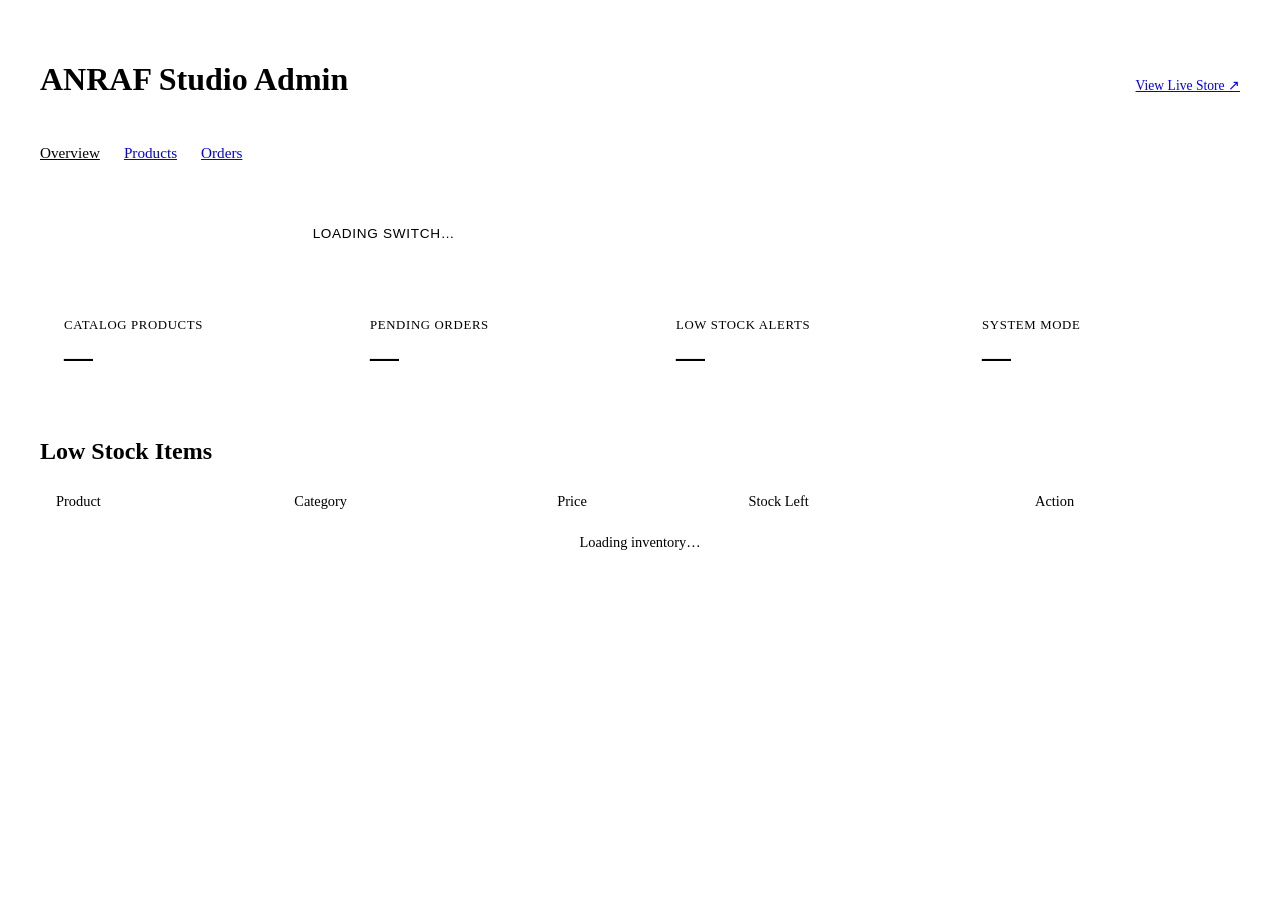
==== index.html @ f039135c "Build complete e-commerce store architecture v2 (Supabase, R2, Pages Functions, Admin UI, Storefront" ====
<!DOCTYPE html>
<html lang="en">
<head>
  <meta charset="UTF-8">
  <meta name="viewport" content="width=device-width, initial-scale=1.0">
  <title>Dashboard — ANRAF Admin</title>
  <link rel="stylesheet" href="/admin/css/admin.css">
  <style>
    .admin-container { max-width: 1200px; margin: 0 auto; padding: 2rem 1.5rem; }
    .admin-nav { display: flex; gap: 1.5rem; border-bottom: 1px solid var(--color-border); padding-bottom: 1rem; margin-bottom: 2rem; }
    .admin-nav a { font-weight: 500; font-size: 0.95rem; }
    .admin-nav a.active { color: var(--color-gold-dark); border-bottom: 2px solid var(--color-gold); padding-bottom: 4px; }
    .stats-grid { display: grid; grid-template-columns: repeat(auto-fit, minmax(220px, 1fr)); gap: 1.5rem; margin-bottom: 2.5rem; }
    .stat-card { background: var(--color-cream); padding: 1.5rem; border-radius: 4px; border: 1px solid var(--color-border-light); }
    .stat-label { font-size: 0.8rem; text-transform: uppercase; color: var(--color-muted); letter-spacing: 0.05em; margin-bottom: 0.5rem; }
    .stat-value { font-size: 1.8rem; font-family: var(--font-serif); font-weight: 600; color: var(--color-near-black); }
    .action-bar { display: flex; gap: 1rem; margin-bottom: 2.5rem; flex-wrap: wrap; }
    .btn { padding: 0.75rem 1.5rem; border-radius: 3px; font-size: 0.85rem; font-weight: 500; cursor: pointer; text-transform: uppercase; letter-spacing: 0.05em; }
    .btn-dark { background: var(--color-near-black); color: #fff; border: 1px solid var(--color-near-black); }
    .btn-outline { background: transparent; border: 1px solid var(--color-border); }
    .table-section { margin-top: 2rem; }
    .table-section h2 { font-family: var(--font-serif); font-size: 1.5rem; margin-bottom: 1rem; }
    table { width: 100%; border-collapse: collapse; text-align: left; }
    th, td { padding: 0.75rem 1rem; border-bottom: 1px solid var(--color-border-light); font-size: 0.9rem; }
    th { background: var(--color-cream); font-weight: 500; }
  </style>
</head>
<body>
  <div class="admin-container">
    <header style="display: flex; justify-content: space-between; align-items: baseline; margin-bottom: 1.5rem;">
      <h1 style="font-family: var(--font-serif); font-size: 2rem;">ANRAF Studio Admin</h1>
      <a href="/store.html" target="_blank" style="font-size: 0.85rem; text-decoration: underline;">View Live Store ↗</a>
    </header>

    <nav class="admin-nav">
      <a href="/admin/index.html" class="active">Overview</a>
      <a href="/admin/products.html">Products</a>
      <a href="/admin/orders.html">Orders</a>
    </nav>

    <div id="status-banner"></div>

    <div class="action-bar">
      <button id="sync-btn" class="btn btn-dark">Sync Storefront Now</button>
      <button id="toggle-checkout-btn" class="btn btn-outline">Loading Switch…</button>
      <a href="/admin/product.html" class="btn btn-dark" style="margin-left: auto;">+ New Product</a>
    </div>

    <div class="stats-grid">
      <div class="stat-card">
        <div class="stat-label">Catalog Products</div>
        <div class="stat-value" id="stat-products">—</div>
      </div>
      <div class="stat-card">
        <div class="stat-label">Pending Orders</div>
        <div class="stat-value" id="stat-pending-orders">—</div>
      </div>
      <div class="stat-card">
        <div class="stat-label">Low Stock Alerts</div>
        <div class="stat-value" id="stat-low-stock">—</div>
      </div>
      <div class="stat-card">
        <div class="stat-label">System Mode</div>
        <div class="stat-value" id="stat-mode" style="text-transform: capitalize;">—</div>
      </div>
    </div>

    <div class="table-section">
      <h2>Low Stock Items</h2>
      <table>
        <thead>
          <tr>
            <th>Product</th>
            <th>Category</th>
            <th>Price</th>
            <th>Stock Left</th>
            <th>Action</th>
          </tr>
        </thead>
        <tbody id="low-stock-tbody">
          <tr><td colspan="5" style="text-align: center; color: var(--color-muted);">Loading inventory…</td></tr>
        </tbody>
      </table>
    </div>
  </div>

  <script type="module">
    import { api, initStatusBanner, toast, formatPrice } from '/admin/js/api.js';

    initStatusBanner();

    let checkoutPaused = false;

    async function loadData() {
      try {
        const [status, productsData, ordersData] = await Promise.all([
          api.status(),
          api.products.list(),
          api.orders.list({ status: 'pending', limit: 1 }).catch(() => ({ total: '—' }))
        ]);

        document.getElementById('stat-mode').textContent = status.mode || 'Normal';
        document.getElementById('stat-products').textContent = productsData.count ?? productsData.products?.length ?? 0;
        document.getElementById('stat-pending-orders').textContent = ordersData.total ?? '0';

        checkoutPaused = !!status.checkoutPaused;
        const toggleBtn = document.getElementById('toggle-checkout-btn');
        toggleBtn.textContent = checkoutPaused ? 'Resume Checkout' : 'Pause Checkout (Kill Switch)';
        toggleBtn.style.color = checkoutPaused ? '#b91c1c' : '';

        // Low stock detection
        const lowStock = (productsData.products || []).filter(p => p.track_stock && p.stock <= 5);
        document.getElementById('stat-low-stock').textContent = lowStock.length;

        const tbody = document.getElementById('low-stock-tbody');
        tbody.innerHTML = '';
        if (!lowStock.length) {
          const tr = document.createElement('tr');
          tr.innerHTML = '<td colspan="5" style="text-align: center; color: var(--color-muted);">All inventory levels are healthy.</td>';
          tbody.appendChild(tr);
        } else {
          for (const p of lowStock) {
            const tr = document.createElement('tr');
            
            const tdName = document.createElement('td');
            tdName.textContent = p.name;
            tr.appendChild(tdName);

            const tdCat = document.createElement('td');
            tdCat.textContent = p.category || '—';
            tr.appendChild(tdCat);

            const tdPrice = document.createElement('td');
            tdPrice.textContent = formatPrice(p.price);
            tr.appendChild(tdPrice);

            const tdStock = document.createElement('td');
            tdStock.textContent = `${p.stock} units`;
            tdStock.style.color = p.stock === 0 ? '#b91c1c' : '#a05c00';
            tdStock.style.fontWeight = '600';
            tr.appendChild(tdStock);

            const tdAction = document.createElement('td');
            const a = document.createElement('a');
            a.href = `/admin/product.html?id=${p.id}`;
            a.textContent = 'Edit Stock';
            a.style.textDecoration = 'underline';
            tdAction.appendChild(a);
            tr.appendChild(tdAction);

            tbody.appendChild(tr);
          }
        }
      } catch (e) {
        toast(`Error loading dashboard: ${e.message}`, 'error');
      }
    }

    document.getElementById('sync-btn').addEventListener('click', async () => {
      const btn = document.getElementById('sync-btn');
      btn.disabled = true;
      btn.textContent = 'Syncing…';
      try {
        const res = await api.sync();
        toast(`Storefront synced successfully (${res.count} products)`, 'success');
      } catch (e) {
        toast(`Sync failed: ${e.message}`, 'error');
      } finally {
        btn.disabled = false;
        btn.textContent = 'Sync Storefront Now';
      }
    });

    document.getElementById('toggle-checkout-btn').addEventListener('click', async () => {
      const btn = document.getElementById('toggle-checkout-btn');
      btn.disabled = true;
      try {
        const res = await api.checkoutToggle(!checkoutPaused);
        checkoutPaused = res.paused;
        btn.textContent = checkoutPaused ? 'Resume Checkout' : 'Pause Checkout (Kill Switch)';
        btn.style.color = checkoutPaused ? '#b91c1c' : '';
        toast(checkoutPaused ? 'Checkout PAUSED' : 'Checkout RESUMED', checkoutPaused ? 'warning' : 'success');
      } catch (e) {
        toast(`Toggle failed: ${e.message}`, 'error');
      } finally {
        btn.disabled = false;
      }
    });

    loadData();
  </script>
</body>
</html>
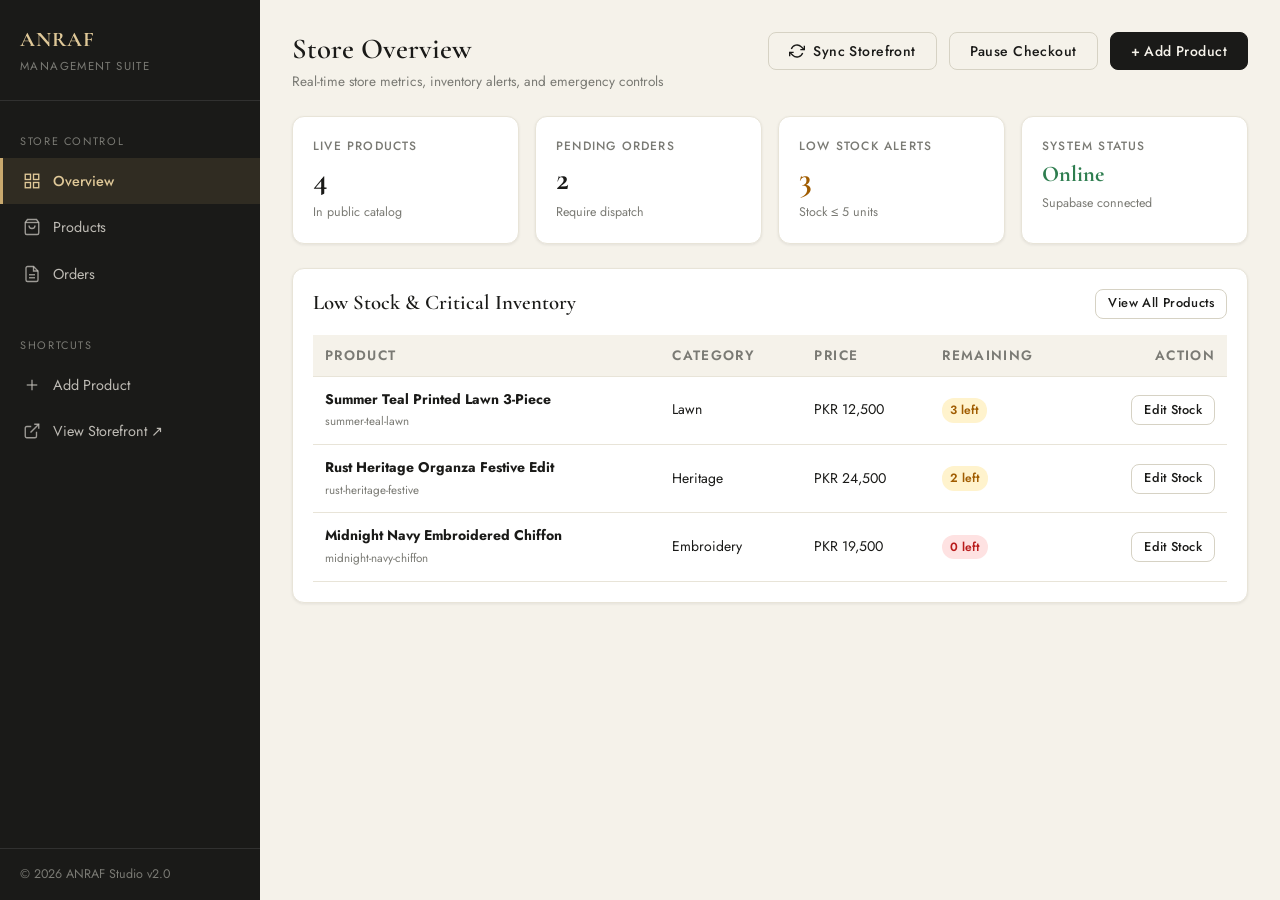
==== commit 5da9be07: "Redesign admin dashboard UI with luxury sidebar, full styling, and local preview mode" ====
--- a/index.html
+++ b/index.html
@@ -4,111 +4,177 @@
   <meta charset="UTF-8">
   <meta name="viewport" content="width=device-width, initial-scale=1.0">
   <title>Dashboard — ANRAF Admin</title>
-  <link rel="stylesheet" href="/admin/css/admin.css">
-  <style>
-    .admin-container { max-width: 1200px; margin: 0 auto; padding: 2rem 1.5rem; }
-    .admin-nav { display: flex; gap: 1.5rem; border-bottom: 1px solid var(--color-border); padding-bottom: 1rem; margin-bottom: 2rem; }
-    .admin-nav a { font-weight: 500; font-size: 0.95rem; }
-    .admin-nav a.active { color: var(--color-gold-dark); border-bottom: 2px solid var(--color-gold); padding-bottom: 4px; }
-    .stats-grid { display: grid; grid-template-columns: repeat(auto-fit, minmax(220px, 1fr)); gap: 1.5rem; margin-bottom: 2.5rem; }
-    .stat-card { background: var(--color-cream); padding: 1.5rem; border-radius: 4px; border: 1px solid var(--color-border-light); }
-    .stat-label { font-size: 0.8rem; text-transform: uppercase; color: var(--color-muted); letter-spacing: 0.05em; margin-bottom: 0.5rem; }
-    .stat-value { font-size: 1.8rem; font-family: var(--font-serif); font-weight: 600; color: var(--color-near-black); }
-    .action-bar { display: flex; gap: 1rem; margin-bottom: 2.5rem; flex-wrap: wrap; }
-    .btn { padding: 0.75rem 1.5rem; border-radius: 3px; font-size: 0.85rem; font-weight: 500; cursor: pointer; text-transform: uppercase; letter-spacing: 0.05em; }
-    .btn-dark { background: var(--color-near-black); color: #fff; border: 1px solid var(--color-near-black); }
-    .btn-outline { background: transparent; border: 1px solid var(--color-border); }
-    .table-section { margin-top: 2rem; }
-    .table-section h2 { font-family: var(--font-serif); font-size: 1.5rem; margin-bottom: 1rem; }
-    table { width: 100%; border-collapse: collapse; text-align: left; }
-    th, td { padding: 0.75rem 1rem; border-bottom: 1px solid var(--color-border-light); font-size: 0.9rem; }
-    th { background: var(--color-cream); font-weight: 500; }
-  </style>
+  <link rel="preconnect" href="https://fonts.googleapis.com">
+  <link rel="preconnect" href="https://fonts.gstatic.com" crossorigin>
+  <link href="https://fonts.googleapis.com/css2?family=Cormorant+Garamond:ital,wght@0,400;0,500;0,600;0,700;1,400;1,600&family=Jost:wght@300;400;500;600&display=swap" rel="stylesheet">
+  <link rel="stylesheet" href="./css/admin.css">
 </head>
 <body>
-  <div class="admin-container">
-    <header style="display: flex; justify-content: space-between; align-items: baseline; margin-bottom: 1.5rem;">
-      <h1 style="font-family: var(--font-serif); font-size: 2rem;">ANRAF Studio Admin</h1>
-      <a href="/store.html" target="_blank" style="font-size: 0.85rem; text-decoration: underline;">View Live Store ↗</a>
-    </header>
-
-    <nav class="admin-nav">
-      <a href="/admin/index.html" class="active">Overview</a>
-      <a href="/admin/products.html">Products</a>
-      <a href="/admin/orders.html">Orders</a>
-    </nav>
-
-    <div id="status-banner"></div>
-
-    <div class="action-bar">
-      <button id="sync-btn" class="btn btn-dark">Sync Storefront Now</button>
-      <button id="toggle-checkout-btn" class="btn btn-outline">Loading Switch…</button>
-      <a href="/admin/product.html" class="btn btn-dark" style="margin-left: auto;">+ New Product</a>
-    </div>
-
-    <div class="stats-grid">
-      <div class="stat-card">
-        <div class="stat-label">Catalog Products</div>
-        <div class="stat-value" id="stat-products">—</div>
-      </div>
-      <div class="stat-card">
-        <div class="stat-label">Pending Orders</div>
-        <div class="stat-value" id="stat-pending-orders">—</div>
-      </div>
-      <div class="stat-card">
-        <div class="stat-label">Low Stock Alerts</div>
-        <div class="stat-value" id="stat-low-stock">—</div>
-      </div>
-      <div class="stat-card">
-        <div class="stat-label">System Mode</div>
-        <div class="stat-value" id="stat-mode" style="text-transform: capitalize;">—</div>
-      </div>
-    </div>
-
-    <div class="table-section">
-      <h2>Low Stock Items</h2>
-      <table>
-        <thead>
-          <tr>
-            <th>Product</th>
-            <th>Category</th>
-            <th>Price</th>
-            <th>Stock Left</th>
-            <th>Action</th>
-          </tr>
-        </thead>
-        <tbody id="low-stock-tbody">
-          <tr><td colspan="5" style="text-align: center; color: var(--color-muted);">Loading inventory…</td></tr>
-        </tbody>
-      </table>
-    </div>
+  <!-- Mobile Header -->
+  <header class="admin-header">
+    <button class="hamburger-btn" id="mobile-menu-btn" aria-label="Open Navigation">
+      <svg width="24" height="24" viewBox="0 0 24 24" fill="none" stroke="currentColor" stroke-width="2"><line x1="3" y1="12" x2="21" y2="12"/><line x1="3" y1="6" x2="21" y2="6"/><line x1="3" y1="18" x2="21" y2="18"/></svg>
+    </button>
+    <span class="header-title">ANRAF STUDIO</span>
+    <a href="../store.html" target="_blank" class="btn btn-sm btn-secondary" style="margin-left:auto;">Live Store ↗</a>
+  </header>
+
+  <div class="sidebar-overlay" id="sidebar-overlay"></div>
+
+  <div class="admin-layout">
+    <!-- Desktop & Drawer Sidebar -->
+    <aside class="admin-sidebar" id="admin-sidebar">
+      <div class="sidebar-brand">
+        <span class="sidebar-brand-name">ANRAF</span>
+        <span class="sidebar-brand-sub">Management Suite</span>
+      </div>
+
+      <nav class="sidebar-nav">
+        <span class="sidebar-nav-label">Store Control</span>
+        <a href="./index.html" class="sidebar-link active">
+          <svg viewBox="0 0 24 24" fill="none" stroke="currentColor" stroke-width="1.8"><rect x="3" y="3" width="7" height="7"/><rect x="14" y="3" width="7" height="7"/><rect x="14" y="14" width="7" height="7"/><rect x="3" y="14" width="7" height="7"/></svg>
+          Overview
+        </a>
+        <a href="./products.html" class="sidebar-link">
+          <svg viewBox="0 0 24 24" fill="none" stroke="currentColor" stroke-width="1.8"><path d="M6 2L3 6v14a2 2 0 0 0 2 2h14a2 2 0 0 0 2-2V6l-3-4z"/><line x1="3" y1="6" x2="21" y2="6"/><path d="M16 10a4 4 0 0 1-8 0"/></svg>
+          Products
+        </a>
+        <a href="./orders.html" class="sidebar-link">
+          <svg viewBox="0 0 24 24" fill="none" stroke="currentColor" stroke-width="1.8"><path d="M14 2H6a2 2 0 0 0-2 2v16a2 2 0 0 0 2 2h12a2 2 0 0 0 2-2V8z"/><polyline points="14 2 14 8 20 8"/><line x1="16" y1="13" x2="8" y2="13"/><line x1="16" y1="17" x2="8" y2="17"/></svg>
+          Orders
+        </a>
+
+        <span class="sidebar-nav-label" style="margin-top:1.5rem;">Shortcuts</span>
+        <a href="./product.html" class="sidebar-link">
+          <svg viewBox="0 0 24 24" fill="none" stroke="currentColor" stroke-width="1.8"><line x1="12" y1="5" x2="12" y2="19"/><line x1="5" y1="12" x2="19" y2="12"/></svg>
+          Add Product
+        </a>
+        <a href="../store.html" target="_blank" class="sidebar-link">
+          <svg viewBox="0 0 24 24" fill="none" stroke="currentColor" stroke-width="1.8"><path d="M18 13v6a2 2 0 0 1-2 2H5a2 2 0 0 1-2-2V8a2 2 0 0 1 2-2h6"/><polyline points="15 3 21 3 21 9"/><line x1="10" y1="14" x2="21" y2="3"/></svg>
+          View Storefront ↗
+        </a>
+      </nav>
+
+      <div class="sidebar-footer">
+        © 2026 ANRAF Studio v2.0
+      </div>
+    </aside>
+
+    <!-- Main Content -->
+    <main class="admin-main">
+      <div class="page-header">
+        <div>
+          <h1 class="page-title">Store Overview</h1>
+          <p class="page-subtitle">Real-time store metrics, inventory alerts, and emergency controls</p>
+        </div>
+        <div class="page-actions">
+          <button id="sync-btn" class="btn btn-secondary">
+            <svg viewBox="0 0 24 24" fill="none" stroke="currentColor" stroke-width="2"><polyline points="23 4 23 10 17 10"/><polyline points="1 20 1 14 7 14"/><path d="M3.51 9a9 9 0 0 1 14.85-3.36L23 10M1 14l4.64 4.36A9 9 0 0 0 20.49 15"/></svg>
+            Sync Storefront
+          </button>
+          <button id="toggle-checkout-btn" class="btn btn-secondary">Checkout Active</button>
+          <a href="./product.html" class="btn btn-primary">+ Add Product</a>
+        </div>
+      </div>
+
+      <div id="status-banner"></div>
+
+      <!-- Stats Grid -->
+      <div class="stats-grid">
+        <div class="card">
+          <div class="card-title">Live Products</div>
+          <div class="card-value" id="stat-products">—</div>
+          <div class="card-sub">In public catalog</div>
+        </div>
+        <div class="card">
+          <div class="card-title">Pending Orders</div>
+          <div class="card-value" id="stat-pending-orders">—</div>
+          <div class="card-sub">Require dispatch</div>
+        </div>
+        <div class="card">
+          <div class="card-title">Low Stock Alerts</div>
+          <div class="card-value" id="stat-low-stock" style="color:var(--color-warning);">—</div>
+          <div class="card-sub">Stock ≤ 5 units</div>
+        </div>
+        <div class="card">
+          <div class="card-title">System Status</div>
+          <div class="card-value" id="stat-mode" style="font-size:1.4rem;text-transform:capitalize;color:var(--color-success);">Active</div>
+          <div class="card-sub" id="stat-mode-sub">Operating normally</div>
+        </div>
+      </div>
+
+      <!-- Inventory Table -->
+      <div class="card" style="margin-top:var(--space-6);">
+        <div style="display:flex;justify-content:space-between;align-items:center;margin-bottom:var(--space-4);">
+          <h2 style="font-size:1.3rem;font-family:var(--font-heading);">Low Stock & Critical Inventory</h2>
+          <a href="./products.html" class="btn btn-sm btn-secondary">View All Products</a>
+        </div>
+        <div class="table-wrap">
+          <table class="table" style="width:100%;border-collapse:collapse;">
+            <thead>
+              <tr style="text-align:left;border-bottom:1px solid var(--color-border);">
+                <th style="padding:10px 12px;font-weight:600;font-size:0.85rem;color:var(--color-muted);">PRODUCT</th>
+                <th style="padding:10px 12px;font-weight:600;font-size:0.85rem;color:var(--color-muted);">CATEGORY</th>
+                <th style="padding:10px 12px;font-weight:600;font-size:0.85rem;color:var(--color-muted);">PRICE</th>
+                <th style="padding:10px 12px;font-weight:600;font-size:0.85rem;color:var(--color-muted);">REMAINING</th>
+                <th style="padding:10px 12px;font-weight:600;font-size:0.85rem;color:var(--color-muted);text-align:right;">ACTION</th>
+              </tr>
+            </thead>
+            <tbody id="low-stock-tbody">
+              <tr><td colspan="5" style="text-align:center;padding:24px;color:var(--color-muted);">Checking inventory levels…</td></tr>
+            </tbody>
+          </table>
+        </div>
+      </div>
+    </main>
   </div>
 
   <script type="module">
-    import { api, initStatusBanner, toast, formatPrice } from '/admin/js/api.js';
+    import { api, initStatusBanner, toast, formatPrice } from './js/api.js';
 
     initStatusBanner();
+
+    // Mobile Sidebar toggle
+    const menuBtn = document.getElementById('mobile-menu-btn');
+    const sidebar = document.getElementById('admin-sidebar');
+    const overlay = document.getElementById('sidebar-overlay');
+    function toggleSidebar() {
+      sidebar.classList.toggle('open');
+      overlay.classList.toggle('visible');
+    }
+    if (menuBtn) menuBtn.addEventListener('click', toggleSidebar);
+    if (overlay) overlay.addEventListener('click', toggleSidebar);
 
     let checkoutPaused = false;
 
     async function loadData() {
       try {
         const [status, productsData, ordersData] = await Promise.all([
-          api.status(),
-          api.products.list(),
-          api.orders.list({ status: 'pending', limit: 1 }).catch(() => ({ total: '—' }))
+          api.status().catch(() => ({ mode: 'normal', checkoutPaused: false })),
+          api.products.list().catch(() => ({ count: 0, products: [] })),
+          api.orders.list({ status: 'pending', limit: 1 }).catch(() => ({ total: 0 }))
         ]);
 
-        document.getElementById('stat-mode').textContent = status.mode || 'Normal';
+        const modeEl = document.getElementById('stat-mode');
+        const modeSub = document.getElementById('stat-mode-sub');
+        if (status.mode === 'emergency') {
+          modeEl.textContent = 'Emergency';
+          modeEl.style.color = 'var(--color-warning)';
+          modeSub.textContent = 'Running from R2 reserve';
+        } else {
+          modeEl.textContent = 'Online';
+          modeEl.style.color = 'var(--color-success)';
+          modeSub.textContent = 'Supabase connected';
+        }
+
         document.getElementById('stat-products').textContent = productsData.count ?? productsData.products?.length ?? 0;
-        document.getElementById('stat-pending-orders').textContent = ordersData.total ?? '0';
+        document.getElementById('stat-pending-orders').textContent = ordersData.total ?? 0;
 
         checkoutPaused = !!status.checkoutPaused;
         const toggleBtn = document.getElementById('toggle-checkout-btn');
-        toggleBtn.textContent = checkoutPaused ? 'Resume Checkout' : 'Pause Checkout (Kill Switch)';
-        toggleBtn.style.color = checkoutPaused ? '#b91c1c' : '';
-
-        // Low stock detection
+        toggleBtn.textContent = checkoutPaused ? 'Resume Checkout' : 'Pause Checkout';
+        toggleBtn.className = checkoutPaused ? 'btn btn-danger' : 'btn btn-secondary';
+
         const lowStock = (productsData.products || []).filter(p => p.track_stock && p.stock <= 5);
         document.getElementById('stat-low-stock').textContent = lowStock.length;
 
@@ -116,43 +182,44 @@
         tbody.innerHTML = '';
         if (!lowStock.length) {
           const tr = document.createElement('tr');
-          tr.innerHTML = '<td colspan="5" style="text-align: center; color: var(--color-muted);">All inventory levels are healthy.</td>';
+          tr.innerHTML = '<td colspan="5" style="text-align:center;padding:24px;color:var(--color-muted);">All inventory quantities are healthy.</td>';
           tbody.appendChild(tr);
         } else {
           for (const p of lowStock) {
             const tr = document.createElement('tr');
+            tr.style.borderBottom = '1px solid var(--color-border-light)';
             
             const tdName = document.createElement('td');
-            tdName.textContent = p.name;
+            tdName.style.padding = '12px';
+            tdName.innerHTML = `<strong style="display:block;">${p.name}</strong><small style="color:var(--color-muted);">${p.slug}</small>`;
             tr.appendChild(tdName);
 
             const tdCat = document.createElement('td');
+            tdCat.style.padding = '12px';
             tdCat.textContent = p.category || '—';
             tr.appendChild(tdCat);
 
             const tdPrice = document.createElement('td');
+            tdPrice.style.padding = '12px';
             tdPrice.textContent = formatPrice(p.price);
             tr.appendChild(tdPrice);
 
             const tdStock = document.createElement('td');
-            tdStock.textContent = `${p.stock} units`;
-            tdStock.style.color = p.stock === 0 ? '#b91c1c' : '#a05c00';
-            tdStock.style.fontWeight = '600';
+            tdStock.style.padding = '12px';
+            tdStock.innerHTML = `<span style="display:inline-block;padding:3px 8px;border-radius:12px;font-size:0.75rem;font-weight:600;background:${p.stock === 0 ? '#fee2e2;color:#b91c1c' : '#fff3cd;color:#a05c00'}">${p.stock} left</span>`;
             tr.appendChild(tdStock);
 
             const tdAction = document.createElement('td');
-            const a = document.createElement('a');
-            a.href = `/admin/product.html?id=${p.id}`;
-            a.textContent = 'Edit Stock';
-            a.style.textDecoration = 'underline';
-            tdAction.appendChild(a);
+            tdAction.style.padding = '12px';
+            tdAction.style.textAlign = 'right';
+            tdAction.innerHTML = `<a href="./product.html?id=${p.id}" class="btn btn-sm btn-secondary">Edit Stock</a>`;
             tr.appendChild(tdAction);
 
             tbody.appendChild(tr);
           }
         }
       } catch (e) {
-        toast(`Error loading dashboard: ${e.message}`, 'error');
+        console.warn('Dashboard notice:', e);
       }
     }
 
@@ -164,10 +231,10 @@
         const res = await api.sync();
         toast(`Storefront synced successfully (${res.count} products)`, 'success');
       } catch (e) {
-        toast(`Sync failed: ${e.message}`, 'error');
+        toast(`Sync notice: ${e.message}`, 'error');
       } finally {
         btn.disabled = false;
-        btn.textContent = 'Sync Storefront Now';
+        btn.innerHTML = `<svg viewBox="0 0 24 24" fill="none" stroke="currentColor" stroke-width="2" width="16" height="16"><polyline points="23 4 23 10 17 10"/><polyline points="1 20 1 14 7 14"/><path d="M3.51 9a9 9 0 0 1 14.85-3.36L23 10M1 14l4.64 4.36A9 9 0 0 0 20.49 15"/></svg> Sync Storefront`;
       }
     });
 
@@ -177,11 +244,11 @@
       try {
         const res = await api.checkoutToggle(!checkoutPaused);
         checkoutPaused = res.paused;
-        btn.textContent = checkoutPaused ? 'Resume Checkout' : 'Pause Checkout (Kill Switch)';
-        btn.style.color = checkoutPaused ? '#b91c1c' : '';
+        btn.textContent = checkoutPaused ? 'Resume Checkout' : 'Pause Checkout';
+        btn.className = checkoutPaused ? 'btn btn-danger' : 'btn btn-secondary';
         toast(checkoutPaused ? 'Checkout PAUSED' : 'Checkout RESUMED', checkoutPaused ? 'warning' : 'success');
       } catch (e) {
-        toast(`Toggle failed: ${e.message}`, 'error');
+        toast(`Toggle action: ${e.message}`, 'error');
       } finally {
         btn.disabled = false;
       }
--- a/css/admin.css
+++ b/css/admin.css
@@ -0,0 +1,1614 @@
+/* ==========================================================================
+   ANRAF Studio — Admin Dashboard CSS
+   Stack: Cloudflare Pages + Supabase | Vanilla HTML/CSS/JS
+   Fonts: Cormorant Garamond (headings), Jost (body/UI)
+   ========================================================================== */
+
+/* --------------------------------------------------------------------------
+   0. GOOGLE FONTS IMPORT
+   -------------------------------------------------------------------------- */
+@import url('https://fonts.googleapis.com/css2?family=Cormorant+Garamond:ital,wght@0,400;0,500;0,600;0,700;1,400;1,600&family=Jost:wght@300;400;500;600&display=swap');
+
+/* --------------------------------------------------------------------------
+   1. DESIGN TOKENS
+   -------------------------------------------------------------------------- */
+:root {
+  /* Colour palette — mirrors store.css */
+  --color-near-black:   #1a1a18;
+  --color-dark:         #2a2a27;
+  --color-mid:          #4a4a46;
+  --color-muted:        #7a7a74;
+  --color-border:       #d6d2c4;
+  --color-border-light: #e8e4d8;
+  --color-cream:        #f5f2ea;
+  --color-cream-dark:   #ede9df;
+  --color-white:        #ffffff;
+  --color-gold:         #c9a96e;
+  --color-gold-dark:    #b08d52;
+  --color-gold-light:   #dfc898;
+
+  /* Status / semantic colours */
+  --color-success:      #2e7d4f;
+  --color-success-bg:   #e8f5ee;
+  --color-warning:      #a05c00;
+  --color-warning-bg:   #fff3cd;
+  --color-error:        #b91c1c;
+  --color-error-bg:     #fee2e2;
+  --color-info:         #1e4e8c;
+  --color-info-bg:      #e0eafb;
+
+  /* Order status colours */
+  --status-pending:     #1d4ed8;
+  --status-pending-bg:  #dbeafe;
+  --status-confirmed:   #15803d;
+  --status-confirmed-bg:#dcfce7;
+  --status-shipped:     #0e7490;
+  --status-shipped-bg:  #cffafe;
+  --status-delivered:   #4b5563;
+  --status-delivered-bg:#f3f4f6;
+  --status-cancelled:   #b91c1c;
+  --status-cancelled-bg:#fee2e2;
+
+  /* Layout */
+  --sidebar-width:      260px;
+  --header-height:      56px;
+  --content-max:        1200px;
+
+  /* Typography */
+  --font-heading: 'Cormorant Garamond', Georgia, serif;
+  --font-body:    'Jost', system-ui, sans-serif;
+
+  /* Spacing */
+  --space-1: 4px;
+  --space-2: 8px;
+  --space-3: 12px;
+  --space-4: 16px;
+  --space-5: 20px;
+  --space-6: 24px;
+  --space-8: 32px;
+  --space-10: 40px;
+  --space-12: 48px;
+
+  /* Radii */
+  --radius-sm: 4px;
+  --radius:    8px;
+  --radius-lg: 12px;
+  --radius-xl: 16px;
+
+  /* Shadows */
+  --shadow-sm:  0 1px 3px rgba(26,26,24,.08);
+  --shadow:     0 2px 8px rgba(26,26,24,.12);
+  --shadow-md:  0 4px 16px rgba(26,26,24,.14);
+  --shadow-lg:  0 8px 32px rgba(26,26,24,.18);
+
+  /* Transitions */
+  --transition: 0.2s ease;
+  --transition-slow: 0.35s ease;
+}
+
+/* --------------------------------------------------------------------------
+   2. RESET & BASE
+   -------------------------------------------------------------------------- */
+*, *::before, *::after { box-sizing: border-box; margin: 0; padding: 0; }
+
+html {
+  font-size: 16px;
+  -webkit-text-size-adjust: 100%;
+  scroll-behavior: smooth;
+}
+
+body {
+  font-family: var(--font-body);
+  font-weight: 400;
+  color: var(--color-near-black);
+  background: var(--color-cream);
+  line-height: 1.55;
+  min-height: 100vh;
+}
+
+h1, h2, h3, h4, h5, h6 {
+  font-family: var(--font-heading);
+  font-weight: 600;
+  line-height: 1.2;
+}
+
+a { color: var(--color-gold-dark); text-decoration: none; }
+a:hover { text-decoration: underline; }
+
+img { display: block; max-width: 100%; height: auto; }
+
+ul, ol { list-style: none; }
+
+button { cursor: pointer; font-family: inherit; }
+
+input, select, textarea, button { font-family: var(--font-body); }
+
+/* --------------------------------------------------------------------------
+   3. FOCUS VISIBLE — ACCESSIBILITY
+   -------------------------------------------------------------------------- */
+:focus-visible {
+  outline: 2.5px solid var(--color-gold);
+  outline-offset: 2px;
+  border-radius: var(--radius-sm);
+}
+
+/* Remove default focus for mouse users */
+:focus:not(:focus-visible) { outline: none; }
+
+/* --------------------------------------------------------------------------
+   4. LAYOUT — SIDEBAR + MAIN CONTENT
+   -------------------------------------------------------------------------- */
+.admin-layout {
+  display: flex;
+  min-height: 100vh;
+}
+
+/* ---- Sidebar ---- */
+.admin-sidebar {
+  width: var(--sidebar-width);
+  background: var(--color-near-black);
+  color: var(--color-cream);
+  display: flex;
+  flex-direction: column;
+  flex-shrink: 0;
+  position: fixed;
+  top: 0;
+  left: 0;
+  height: 100vh;
+  z-index: 200;
+  transform: translateX(-100%);
+  transition: transform var(--transition-slow);
+  overflow-y: auto;
+  overflow-x: hidden;
+}
+
+.admin-sidebar.open { transform: translateX(0); }
+
+/* Sidebar overlay (mobile) */
+.sidebar-overlay {
+  display: none;
+  position: fixed;
+  inset: 0;
+  background: rgba(0,0,0,.5);
+  z-index: 190;
+}
+.sidebar-overlay.visible { display: block; }
+
+.sidebar-brand {
+  padding: var(--space-6) var(--space-5);
+  border-bottom: 1px solid rgba(255,255,255,.1);
+  flex-shrink: 0;
+}
+
+.sidebar-brand-name {
+  font-family: var(--font-heading);
+  font-size: 1.3rem;
+  font-weight: 700;
+  letter-spacing: .04em;
+  color: var(--color-gold-light);
+  display: block;
+}
+
+.sidebar-brand-sub {
+  font-size: .72rem;
+  color: var(--color-muted);
+  letter-spacing: .12em;
+  text-transform: uppercase;
+  margin-top: 2px;
+  display: block;
+}
+
+.sidebar-nav {
+  padding: var(--space-4) 0;
+  flex: 1;
+}
+
+.sidebar-nav-label {
+  font-size: .68rem;
+  letter-spacing: .15em;
+  text-transform: uppercase;
+  color: var(--color-muted);
+  padding: var(--space-4) var(--space-5) var(--space-2);
+  display: block;
+}
+
+.sidebar-link {
+  display: flex;
+  align-items: center;
+  gap: var(--space-3);
+  padding: var(--space-3) var(--space-5);
+  color: rgba(245,242,234,.75);
+  font-size: .9rem;
+  font-weight: 400;
+  transition: background var(--transition), color var(--transition);
+  border-left: 3px solid transparent;
+  text-decoration: none;
+}
+
+.sidebar-link:hover {
+  background: rgba(255,255,255,.07);
+  color: var(--color-cream);
+  text-decoration: none;
+}
+
+.sidebar-link.active {
+  background: rgba(201,169,110,.12);
+  color: var(--color-gold-light);
+  border-left-color: var(--color-gold);
+  font-weight: 500;
+}
+
+.sidebar-link svg {
+  width: 18px;
+  height: 18px;
+  flex-shrink: 0;
+  opacity: .8;
+}
+
+.sidebar-link.active svg { opacity: 1; }
+
+.sidebar-footer {
+  padding: var(--space-4) var(--space-5);
+  border-top: 1px solid rgba(255,255,255,.1);
+  font-size: .78rem;
+  color: var(--color-muted);
+}
+
+/* ---- Mobile header / hamburger ---- */
+.admin-header {
+  position: fixed;
+  top: 0;
+  left: 0;
+  right: 0;
+  height: var(--header-height);
+  background: var(--color-near-black);
+  display: flex;
+  align-items: center;
+  padding: 0 var(--space-4);
+  gap: var(--space-3);
+  z-index: 150;
+  border-bottom: 1px solid rgba(255,255,255,.1);
+}
+
+.hamburger-btn {
+  background: none;
+  border: none;
+  padding: var(--space-2);
+  color: var(--color-cream);
+  display: flex;
+  align-items: center;
+  justify-content: center;
+  border-radius: var(--radius-sm);
+  transition: background var(--transition);
+}
+.hamburger-btn:hover { background: rgba(255,255,255,.1); }
+
+.header-title {
+  font-family: var(--font-heading);
+  font-size: 1.1rem;
+  color: var(--color-gold-light);
+  font-weight: 600;
+  flex: 1;
+}
+
+/* ---- Main content ---- */
+.admin-main {
+  flex: 1;
+  min-width: 0;
+  padding: calc(var(--header-height) + var(--space-5)) var(--space-4) var(--space-8);
+  max-width: var(--content-max);
+  width: 100%;
+  margin: 0 auto;
+}
+
+/* Desktop: sidebar always visible */
+@media (min-width: 1024px) {
+  .admin-header { display: none; }
+  .admin-sidebar {
+    transform: translateX(0);
+    position: fixed;
+  }
+  .admin-main {
+    margin-left: var(--sidebar-width);
+    padding-top: var(--space-8);
+    padding-left: var(--space-8);
+    padding-right: var(--space-8);
+    max-width: calc(var(--content-max) + var(--sidebar-width));
+  }
+  .sidebar-overlay { display: none !important; }
+}
+
+/* --------------------------------------------------------------------------
+   5. PAGE HEADER
+   -------------------------------------------------------------------------- */
+.page-header {
+  display: flex;
+  align-items: flex-start;
+  justify-content: space-between;
+  gap: var(--space-4);
+  margin-bottom: var(--space-6);
+  flex-wrap: wrap;
+}
+
+.page-title {
+  font-family: var(--font-heading);
+  font-size: 1.8rem;
+  font-weight: 600;
+  color: var(--color-near-black);
+}
+
+.page-subtitle {
+  font-size: .85rem;
+  color: var(--color-muted);
+  margin-top: var(--space-1);
+}
+
+.page-actions {
+  display: flex;
+  gap: var(--space-3);
+  align-items: center;
+  flex-wrap: wrap;
+}
+
+/* --------------------------------------------------------------------------
+   6. BUTTONS
+   -------------------------------------------------------------------------- */
+.btn {
+  display: inline-flex;
+  align-items: center;
+  justify-content: center;
+  gap: var(--space-2);
+  padding: var(--space-2) var(--space-5);
+  font-family: var(--font-body);
+  font-size: .875rem;
+  font-weight: 500;
+  letter-spacing: .03em;
+  border-radius: var(--radius);
+  border: 1.5px solid transparent;
+  transition: background var(--transition), border-color var(--transition),
+              color var(--transition), box-shadow var(--transition),
+              opacity var(--transition);
+  cursor: pointer;
+  white-space: nowrap;
+  text-decoration: none;
+  line-height: 1;
+  min-height: 38px;
+}
+
+.btn:disabled {
+  opacity: .5;
+  cursor: not-allowed;
+  pointer-events: none;
+}
+
+.btn svg {
+  width: 16px;
+  height: 16px;
+  flex-shrink: 0;
+}
+
+/* Primary (dark) */
+.btn-primary {
+  background: var(--color-near-black);
+  border-color: var(--color-near-black);
+  color: var(--color-cream);
+}
+.btn-primary:hover {
+  background: var(--color-dark);
+  box-shadow: var(--shadow-sm);
+}
+
+/* Secondary (outline) */
+.btn-secondary {
+  background: transparent;
+  border-color: var(--color-border);
+  color: var(--color-near-black);
+}
+.btn-secondary:hover {
+  background: var(--color-cream-dark);
+  border-color: var(--color-mid);
+}
+
+/* Danger (red) */
+.btn-danger {
+  background: var(--color-error);
+  border-color: var(--color-error);
+  color: var(--color-white);
+}
+.btn-danger:hover {
+  background: #991b1b;
+  border-color: #991b1b;
+}
+
+/* Gold accent */
+.btn-gold {
+  background: var(--color-gold);
+  border-color: var(--color-gold);
+  color: var(--color-near-black);
+  font-weight: 600;
+}
+.btn-gold:hover {
+  background: var(--color-gold-dark);
+  border-color: var(--color-gold-dark);
+}
+
+/* WhatsApp */
+.btn-whatsapp {
+  background: #25d366;
+  border-color: #25d366;
+  color: #fff;
+}
+.btn-whatsapp:hover { background: #1da851; border-color: #1da851; }
+
+/* Small variant */
+.btn-sm {
+  padding: var(--space-1) var(--space-3);
+  font-size: .8rem;
+  min-height: 30px;
+}
+
+/* Icon-only */
+.btn-icon {
+  padding: var(--space-2);
+  min-height: 36px;
+  min-width: 36px;
+  border-radius: var(--radius);
+}
+
+/* --------------------------------------------------------------------------
+   7. STATUS BANNERS
+   -------------------------------------------------------------------------- */
+.status-banner {
+  display: flex;
+  align-items: center;
+  gap: var(--space-3);
+  padding: var(--space-3) var(--space-5);
+  border-radius: var(--radius);
+  margin-bottom: var(--space-5);
+  font-size: .875rem;
+  font-weight: 500;
+  border: 1px solid;
+  line-height: 1.4;
+}
+
+.status-banner svg {
+  width: 18px;
+  height: 18px;
+  flex-shrink: 0;
+}
+
+.banner-normal {
+  background: var(--color-success-bg);
+  border-color: #86efac;
+  color: var(--color-success);
+}
+
+.banner-emergency {
+  background: var(--color-warning-bg);
+  border-color: #fbbf24;
+  color: var(--color-warning);
+}
+
+.banner-error {
+  background: var(--color-error-bg);
+  border-color: #fca5a5;
+  color: var(--color-error);
+}
+
+.banner-info {
+  background: var(--color-info-bg);
+  border-color: #93c5fd;
+  color: var(--color-info);
+}
+
+.status-banner.hidden { display: none; }
+
+/* --------------------------------------------------------------------------
+   8. CARDS / STAT WIDGETS
+   -------------------------------------------------------------------------- */
+.card {
+  background: var(--color-white);
+  border: 1px solid var(--color-border-light);
+  border-radius: var(--radius-lg);
+  padding: var(--space-5);
+  box-shadow: var(--shadow-sm);
+}
+
+.card-title {
+  font-size: .75rem;
+  font-weight: 500;
+  letter-spacing: .1em;
+  text-transform: uppercase;
+  color: var(--color-muted);
+  margin-bottom: var(--space-2);
+}
+
+.card-value {
+  font-family: var(--font-heading);
+  font-size: 2rem;
+  font-weight: 700;
+  color: var(--color-near-black);
+  line-height: 1;
+}
+
+.card-sub {
+  font-size: .78rem;
+  color: var(--color-muted);
+  margin-top: var(--space-2);
+}
+
+/* Stats grid */
+.stats-grid {
+  display: grid;
+  grid-template-columns: repeat(2, 1fr);
+  gap: var(--space-4);
+  margin-bottom: var(--space-6);
+}
+
+@media (min-width: 640px) {
+  .stats-grid { grid-template-columns: repeat(4, 1fr); }
+}
+
+/* Nav cards */
+.nav-cards {
+  display: grid;
+  grid-template-columns: repeat(auto-fit, minmax(200px, 1fr));
+  gap: var(--space-4);
+  margin-top: var(--space-6);
+}
+
+.nav-card {
+  display: flex;
+  flex-direction: column;
+  align-items: flex-start;
+  gap: var(--space-3);
+  background: var(--color-white);
+  border: 1px solid var(--color-border-light);
+  border-radius: var(--radius-lg);
+  padding: var(--space-5);
+  text-decoration: none;
+  color: var(--color-near-black);
+  transition: box-shadow var(--transition), border-color var(--transition),
+              transform var(--transition);
+  cursor: pointer;
+}
+
+.nav-card:hover {
+  box-shadow: var(--shadow-md);
+  border-color: var(--color-gold);
+  transform: translateY(-2px);
+  text-decoration: none;
+}
+
+.nav-card-icon {
+  width: 44px;
+  height: 44px;
+  background: var(--color-cream);
+  border-radius: var(--radius);
+  display: flex;
+  align-items: center;
+  justify-content: center;
+  color: var(--color-gold-dark);
+}
+
+.nav-card-icon svg { width: 22px; height: 22px; }
+
+.nav-card-title {
+  font-family: var(--font-heading);
+  font-size: 1.1rem;
+  font-weight: 600;
+}
+
+.nav-card-desc {
+  font-size: .8rem;
+  color: var(--color-muted);
+}
+
+/* --------------------------------------------------------------------------
+   9. TABLES
+   -------------------------------------------------------------------------- */
+.table-wrapper {
+  overflow-x: auto;
+  -webkit-overflow-scrolling: touch;
+  border: 1px solid var(--color-border-light);
+  border-radius: var(--radius-lg);
+  background: var(--color-white);
+  box-shadow: var(--shadow-sm);
+}
+
+table {
+  width: 100%;
+  border-collapse: collapse;
+  font-size: .875rem;
+}
+
+thead th {
+  background: var(--color-cream);
+  padding: var(--space-3) var(--space-4);
+  text-align: left;
+  font-size: .72rem;
+  font-weight: 600;
+  letter-spacing: .1em;
+  text-transform: uppercase;
+  color: var(--color-mid);
+  border-bottom: 1px solid var(--color-border-light);
+  white-space: nowrap;
+  user-select: none;
+}
+
+thead th.sortable {
+  cursor: pointer;
+}
+
+thead th.sortable:hover { color: var(--color-near-black); }
+
+thead th.sort-asc::after  { content: ' ↑'; color: var(--color-gold); }
+thead th.sort-desc::after { content: ' ↓'; color: var(--color-gold); }
+
+tbody tr {
+  border-bottom: 1px solid var(--color-border-light);
+  transition: background var(--transition);
+}
+
+tbody tr:last-child { border-bottom: none; }
+tbody tr:hover { background: var(--color-cream); }
+
+tbody td {
+  padding: var(--space-3) var(--space-4);
+  color: var(--color-near-black);
+  vertical-align: middle;
+}
+
+tbody tr.clickable-row { cursor: pointer; }
+
+/* Thumbnail in table */
+.table-thumb {
+  width: 44px;
+  height: 44px;
+  object-fit: cover;
+  border-radius: var(--radius-sm);
+  border: 1px solid var(--color-border-light);
+  background: var(--color-cream);
+}
+
+.table-thumb-placeholder {
+  width: 44px;
+  height: 44px;
+  border-radius: var(--radius-sm);
+  border: 1px solid var(--color-border-light);
+  background: var(--color-cream-dark);
+  display: flex;
+  align-items: center;
+  justify-content: center;
+  color: var(--color-muted);
+  font-size: .6rem;
+  letter-spacing: .05em;
+  text-transform: uppercase;
+}
+
+/* --------------------------------------------------------------------------
+   10. STATUS BADGE PILLS
+   -------------------------------------------------------------------------- */
+.badge {
+  display: inline-flex;
+  align-items: center;
+  padding: 3px 10px;
+  border-radius: 99px;
+  font-size: .72rem;
+  font-weight: 600;
+  letter-spacing: .06em;
+  text-transform: uppercase;
+  white-space: nowrap;
+}
+
+.badge-pending   { background: var(--status-pending-bg);   color: var(--status-pending);   }
+.badge-confirmed { background: var(--status-confirmed-bg); color: var(--status-confirmed); }
+.badge-shipped   { background: var(--status-shipped-bg);   color: var(--status-shipped);   }
+.badge-delivered { background: var(--status-delivered-bg); color: var(--status-delivered); }
+.badge-cancelled { background: var(--status-cancelled-bg); color: var(--status-cancelled); }
+
+.badge-success { background: var(--color-success-bg); color: var(--color-success); }
+.badge-warning { background: var(--color-warning-bg); color: var(--color-warning); }
+.badge-error   { background: var(--color-error-bg);   color: var(--color-error);   }
+.badge-info    { background: var(--color-info-bg);    color: var(--color-info);    }
+
+/* --------------------------------------------------------------------------
+   11. FORMS
+   -------------------------------------------------------------------------- */
+.form-section {
+  background: var(--color-white);
+  border: 1px solid var(--color-border-light);
+  border-radius: var(--radius-lg);
+  padding: var(--space-5);
+  margin-bottom: var(--space-5);
+  box-shadow: var(--shadow-sm);
+}
+
+.form-section-title {
+  font-family: var(--font-heading);
+  font-size: 1.1rem;
+  font-weight: 600;
+  margin-bottom: var(--space-5);
+  padding-bottom: var(--space-3);
+  border-bottom: 1px solid var(--color-border-light);
+  color: var(--color-near-black);
+}
+
+.form-row {
+  display: grid;
+  grid-template-columns: 1fr;
+  gap: var(--space-4);
+  margin-bottom: var(--space-4);
+}
+
+@media (min-width: 640px) {
+  .form-row.cols-2 { grid-template-columns: 1fr 1fr; }
+  .form-row.cols-3 { grid-template-columns: 1fr 1fr 1fr; }
+}
+
+.form-group {
+  display: flex;
+  flex-direction: column;
+  gap: var(--space-1);
+}
+
+.form-label {
+  font-size: .8rem;
+  font-weight: 500;
+  color: var(--color-mid);
+  letter-spacing: .04em;
+}
+
+.form-label .required {
+  color: var(--color-error);
+  margin-left: 2px;
+}
+
+.form-input,
+.form-select,
+.form-textarea {
+  width: 100%;
+  padding: var(--space-2) var(--space-3);
+  border: 1.5px solid var(--color-border);
+  border-radius: var(--radius);
+  background: var(--color-white);
+  color: var(--color-near-black);
+  font-size: .9rem;
+  transition: border-color var(--transition), box-shadow var(--transition);
+  appearance: none;
+  -webkit-appearance: none;
+}
+
+.form-input:focus,
+.form-select:focus,
+.form-textarea:focus {
+  outline: none;
+  border-color: var(--color-gold);
+  box-shadow: 0 0 0 3px rgba(201,169,110,.18);
+}
+
+.form-input.error,
+.form-select.error,
+.form-textarea.error {
+  border-color: var(--color-error);
+  box-shadow: 0 0 0 3px rgba(185,28,28,.1);
+}
+
+.form-input.valid {
+  border-color: var(--color-success);
+}
+
+.form-textarea {
+  min-height: 120px;
+  resize: vertical;
+}
+
+.form-select {
+  background-image: url("data:image/svg+xml,%3Csvg xmlns='http://www.w3.org/2000/svg' width='12' height='12' viewBox='0 0 12 12'%3E%3Cpath d='M6 8L1 3h10z' fill='%234a4a46'/%3E%3C/svg%3E");
+  background-repeat: no-repeat;
+  background-position: right 12px center;
+  padding-right: 36px;
+}
+
+.form-hint {
+  font-size: .75rem;
+  color: var(--color-muted);
+}
+
+.form-error {
+  font-size: .75rem;
+  color: var(--color-error);
+  display: flex;
+  align-items: center;
+  gap: 4px;
+}
+
+.form-error::before {
+  content: '!';
+  display: inline-flex;
+  align-items: center;
+  justify-content: center;
+  width: 14px;
+  height: 14px;
+  border-radius: 50%;
+  background: var(--color-error);
+  color: #fff;
+  font-size: .65rem;
+  font-weight: 700;
+  flex-shrink: 0;
+}
+
+.char-count {
+  font-size: .72rem;
+  color: var(--color-muted);
+  text-align: right;
+}
+
+.char-count.near-limit { color: var(--color-warning); }
+.char-count.over-limit { color: var(--color-error); font-weight: 600; }
+
+/* Slug validity indicator */
+.slug-indicator {
+  display: inline-flex;
+  align-items: center;
+  gap: 4px;
+  font-size: .75rem;
+}
+
+.slug-indicator.valid   { color: var(--color-success); }
+.slug-indicator.invalid { color: var(--color-error); }
+.slug-indicator.checking { color: var(--color-muted); }
+
+/* --------------------------------------------------------------------------
+   12. TOGGLE SWITCH
+   -------------------------------------------------------------------------- */
+.toggle-group {
+  display: flex;
+  align-items: center;
+  gap: var(--space-3);
+}
+
+.toggle-label {
+  font-size: .875rem;
+  color: var(--color-near-black);
+  cursor: pointer;
+  user-select: none;
+}
+
+.toggle {
+  position: relative;
+  display: inline-block;
+  width: 44px;
+  height: 24px;
+  flex-shrink: 0;
+}
+
+.toggle input {
+  opacity: 0;
+  width: 0;
+  height: 0;
+  position: absolute;
+}
+
+.toggle-track {
+  position: absolute;
+  inset: 0;
+  background: var(--color-border);
+  border-radius: 99px;
+  transition: background var(--transition);
+  cursor: pointer;
+}
+
+.toggle-track::after {
+  content: '';
+  position: absolute;
+  width: 18px;
+  height: 18px;
+  border-radius: 50%;
+  background: var(--color-white);
+  top: 3px;
+  left: 3px;
+  transition: transform var(--transition);
+  box-shadow: 0 1px 3px rgba(0,0,0,.2);
+}
+
+.toggle input:checked + .toggle-track { background: var(--color-success); }
+.toggle input:checked + .toggle-track::after { transform: translateX(20px); }
+
+.toggle input:focus-visible + .toggle-track {
+  outline: 2.5px solid var(--color-gold);
+  outline-offset: 2px;
+}
+
+/* --------------------------------------------------------------------------
+   13. IMAGE UPLOAD ZONE
+   -------------------------------------------------------------------------- */
+.upload-zone {
+  border: 2px dashed var(--color-border);
+  border-radius: var(--radius-lg);
+  padding: var(--space-8) var(--space-5);
+  text-align: center;
+  cursor: pointer;
+  transition: border-color var(--transition), background var(--transition);
+  background: var(--color-cream);
+  position: relative;
+}
+
+.upload-zone:hover,
+.upload-zone.drag-over {
+  border-color: var(--color-gold);
+  background: rgba(201,169,110,.07);
+}
+
+.upload-zone-icon {
+  color: var(--color-muted);
+  margin: 0 auto var(--space-3);
+}
+
+.upload-zone-text {
+  font-size: .9rem;
+  color: var(--color-mid);
+  font-weight: 500;
+}
+
+.upload-zone-sub {
+  font-size: .75rem;
+  color: var(--color-muted);
+  margin-top: var(--space-2);
+}
+
+.upload-zone input[type="file"] {
+  position: absolute;
+  inset: 0;
+  opacity: 0;
+  cursor: pointer;
+  width: 100%;
+  height: 100%;
+}
+
+/* Upload progress */
+.upload-item {
+  display: flex;
+  align-items: center;
+  gap: var(--space-3);
+  padding: var(--space-2) 0;
+  border-bottom: 1px solid var(--color-border-light);
+}
+
+.upload-item:last-child { border-bottom: none; }
+
+.upload-item-name {
+  flex: 1;
+  font-size: .8rem;
+  color: var(--color-mid);
+  overflow: hidden;
+  text-overflow: ellipsis;
+  white-space: nowrap;
+}
+
+.upload-progress-bar {
+  flex: 1;
+  height: 4px;
+  background: var(--color-border-light);
+  border-radius: 99px;
+  overflow: hidden;
+}
+
+.upload-progress-fill {
+  height: 100%;
+  background: var(--color-gold);
+  border-radius: 99px;
+  transition: width var(--transition);
+}
+
+.upload-status {
+  font-size: .75rem;
+  font-weight: 500;
+  white-space: nowrap;
+}
+
+.upload-status.done    { color: var(--color-success); }
+.upload-status.error   { color: var(--color-error); }
+.upload-status.pending { color: var(--color-muted); }
+
+/* --------------------------------------------------------------------------
+   14. IMAGE GRID (product editor)
+   -------------------------------------------------------------------------- */
+.image-grid {
+  display: grid;
+  grid-template-columns: repeat(auto-fill, minmax(100px, 1fr));
+  gap: var(--space-3);
+  margin-top: var(--space-4);
+}
+
+.image-grid-item {
+  position: relative;
+  aspect-ratio: 1 / 1;
+  border-radius: var(--radius);
+  overflow: hidden;
+  border: 2px solid var(--color-border-light);
+  background: var(--color-cream-dark);
+  cursor: grab;
+  transition: border-color var(--transition), box-shadow var(--transition);
+}
+
+.image-grid-item:hover { border-color: var(--color-gold); box-shadow: var(--shadow); }
+
+.image-grid-item.dragging {
+  opacity: .5;
+  cursor: grabbing;
+}
+
+.image-grid-item.drag-target {
+  border-color: var(--color-gold);
+  box-shadow: 0 0 0 3px rgba(201,169,110,.3);
+}
+
+.image-grid-item.primary-image {
+  border-color: var(--color-gold);
+}
+
+.image-grid-thumb {
+  width: 100%;
+  height: 100%;
+  object-fit: cover;
+}
+
+.image-grid-primary-badge {
+  position: absolute;
+  bottom: 0;
+  left: 0;
+  right: 0;
+  background: rgba(201,169,110,.9);
+  color: var(--color-near-black);
+  font-size: .6rem;
+  font-weight: 700;
+  text-align: center;
+  padding: 2px 0;
+  letter-spacing: .1em;
+  text-transform: uppercase;
+}
+
+.image-grid-delete {
+  position: absolute;
+  top: 4px;
+  right: 4px;
+  width: 22px;
+  height: 22px;
+  border-radius: 50%;
+  background: rgba(26,26,24,.7);
+  color: #fff;
+  border: none;
+  display: flex;
+  align-items: center;
+  justify-content: center;
+  font-size: 12px;
+  line-height: 1;
+  cursor: pointer;
+  opacity: 0;
+  transition: opacity var(--transition), background var(--transition);
+  padding: 0;
+}
+
+.image-grid-item:hover .image-grid-delete { opacity: 1; }
+.image-grid-delete:hover { background: var(--color-error); }
+
+.drag-hint {
+  font-size: .72rem;
+  color: var(--color-muted);
+  text-align: center;
+  margin-top: var(--space-2);
+}
+
+/* --------------------------------------------------------------------------
+   15. SEARCH & FILTER BAR
+   -------------------------------------------------------------------------- */
+.toolbar {
+  display: flex;
+  gap: var(--space-3);
+  margin-bottom: var(--space-5);
+  flex-wrap: wrap;
+  align-items: center;
+}
+
+.search-wrapper {
+  position: relative;
+  flex: 1;
+  min-width: 200px;
+}
+
+.search-icon {
+  position: absolute;
+  left: 10px;
+  top: 50%;
+  transform: translateY(-50%);
+  color: var(--color-muted);
+  pointer-events: none;
+}
+
+.search-input {
+  width: 100%;
+  padding: var(--space-2) var(--space-3) var(--space-2) 36px;
+  border: 1.5px solid var(--color-border);
+  border-radius: var(--radius);
+  background: var(--color-white);
+  font-size: .9rem;
+  transition: border-color var(--transition), box-shadow var(--transition);
+}
+
+.search-input:focus {
+  outline: none;
+  border-color: var(--color-gold);
+  box-shadow: 0 0 0 3px rgba(201,169,110,.18);
+}
+
+/* Filter tabs */
+.filter-tabs {
+  display: flex;
+  gap: var(--space-1);
+  background: var(--color-cream-dark);
+  border-radius: var(--radius);
+  padding: 3px;
+  flex-wrap: wrap;
+}
+
+.filter-tab {
+  padding: 5px var(--space-3);
+  border-radius: calc(var(--radius) - 2px);
+  font-size: .8rem;
+  font-weight: 500;
+  border: none;
+  background: transparent;
+  color: var(--color-mid);
+  cursor: pointer;
+  transition: background var(--transition), color var(--transition);
+  white-space: nowrap;
+}
+
+.filter-tab:hover { background: var(--color-cream); color: var(--color-near-black); }
+
+.filter-tab.active {
+  background: var(--color-white);
+  color: var(--color-near-black);
+  box-shadow: var(--shadow-sm);
+}
+
+/* --------------------------------------------------------------------------
+   16. PAGINATION
+   -------------------------------------------------------------------------- */
+.pagination {
+  display: flex;
+  align-items: center;
+  justify-content: space-between;
+  padding: var(--space-4) 0;
+  flex-wrap: wrap;
+  gap: var(--space-3);
+}
+
+.pagination-info {
+  font-size: .8rem;
+  color: var(--color-muted);
+}
+
+.pagination-controls {
+  display: flex;
+  align-items: center;
+  gap: var(--space-2);
+}
+
+.page-btn {
+  display: inline-flex;
+  align-items: center;
+  justify-content: center;
+  min-width: 34px;
+  height: 34px;
+  padding: 0 var(--space-2);
+  border: 1.5px solid var(--color-border);
+  border-radius: var(--radius-sm);
+  background: var(--color-white);
+  color: var(--color-near-black);
+  font-size: .85rem;
+  cursor: pointer;
+  transition: background var(--transition), border-color var(--transition);
+}
+
+.page-btn:hover:not(:disabled) {
+  background: var(--color-cream);
+  border-color: var(--color-gold);
+}
+
+.page-btn.active {
+  background: var(--color-near-black);
+  border-color: var(--color-near-black);
+  color: var(--color-cream);
+  font-weight: 600;
+}
+
+.page-btn:disabled {
+  opacity: .4;
+  cursor: not-allowed;
+}
+
+/* --------------------------------------------------------------------------
+   17. TABS
+   -------------------------------------------------------------------------- */
+.tabs {
+  border-bottom: 2px solid var(--color-border-light);
+  display: flex;
+  gap: 0;
+  margin-bottom: var(--space-5);
+  overflow-x: auto;
+  -webkit-overflow-scrolling: touch;
+}
+
+.tab-btn {
+  padding: var(--space-3) var(--space-5);
+  border: none;
+  border-bottom: 2px solid transparent;
+  margin-bottom: -2px;
+  background: transparent;
+  color: var(--color-muted);
+  font-size: .875rem;
+  font-weight: 500;
+  cursor: pointer;
+  white-space: nowrap;
+  transition: color var(--transition), border-color var(--transition);
+}
+
+.tab-btn:hover { color: var(--color-near-black); }
+
+.tab-btn.active {
+  color: var(--color-near-black);
+  border-bottom-color: var(--color-gold);
+  font-weight: 600;
+}
+
+.tab-panel { display: none; }
+.tab-panel.active { display: block; }
+
+/* --------------------------------------------------------------------------
+   18. MODAL / CONFIRM DIALOG
+   -------------------------------------------------------------------------- */
+.modal-overlay {
+  position: fixed;
+  inset: 0;
+  background: rgba(26,26,24,.6);
+  display: flex;
+  align-items: center;
+  justify-content: center;
+  z-index: 1000;
+  padding: var(--space-4);
+  backdrop-filter: blur(2px);
+}
+
+.modal-dialog {
+  background: var(--color-white);
+  border-radius: var(--radius-xl);
+  padding: var(--space-6);
+  max-width: 420px;
+  width: 100%;
+  box-shadow: var(--shadow-lg);
+  animation: modal-in .2s ease;
+}
+
+@keyframes modal-in {
+  from { transform: translateY(12px); opacity: 0; }
+  to   { transform: translateY(0);    opacity: 1; }
+}
+
+.modal-title {
+  font-family: var(--font-heading);
+  font-size: 1.3rem;
+  font-weight: 600;
+  margin-bottom: var(--space-3);
+}
+
+.modal-body {
+  font-size: .9rem;
+  color: var(--color-mid);
+  line-height: 1.6;
+  margin-bottom: var(--space-6);
+}
+
+.modal-buttons {
+  display: flex;
+  gap: var(--space-3);
+  justify-content: flex-end;
+}
+
+/* --------------------------------------------------------------------------
+   19. TOAST NOTIFICATION SYSTEM
+   -------------------------------------------------------------------------- */
+.toast-container {
+  position: fixed;
+  top: calc(var(--header-height) + var(--space-3));
+  right: var(--space-4);
+  z-index: 2000;
+  display: flex;
+  flex-direction: column;
+  gap: var(--space-2);
+  pointer-events: none;
+  max-width: 340px;
+  width: calc(100% - var(--space-8));
+}
+
+@media (min-width: 1024px) {
+  .toast-container { top: var(--space-4); }
+}
+
+.toast {
+  background: var(--color-near-black);
+  color: var(--color-cream);
+  padding: var(--space-3) var(--space-4);
+  border-radius: var(--radius);
+  font-size: .875rem;
+  box-shadow: var(--shadow-md);
+  pointer-events: auto;
+  transform: translateX(calc(100% + var(--space-4)));
+  opacity: 0;
+  transition: transform var(--transition-slow), opacity var(--transition-slow);
+  border-left: 4px solid var(--color-gold);
+  word-break: break-word;
+}
+
+.toast.visible {
+  transform: translateX(0);
+  opacity: 1;
+}
+
+.toast-success { border-left-color: #4ade80; }
+.toast-error   { border-left-color: #f87171; background: #7f1d1d; }
+.toast-warning { border-left-color: #fbbf24; }
+.toast-info    { border-left-color: #60a5fa; }
+
+/* --------------------------------------------------------------------------
+   20. SKELETON LOADING STATE
+   -------------------------------------------------------------------------- */
+@keyframes skeleton-shimmer {
+  0%   { background-position: -200% 0; }
+  100% { background-position:  200% 0; }
+}
+
+.skeleton {
+  background: linear-gradient(
+    90deg,
+    var(--color-cream-dark) 25%,
+    var(--color-border-light) 50%,
+    var(--color-cream-dark) 75%
+  );
+  background-size: 200% 100%;
+  animation: skeleton-shimmer 1.4s ease-in-out infinite;
+  border-radius: var(--radius-sm);
+}
+
+.skeleton-text {
+  height: 14px;
+  border-radius: 99px;
+  margin-bottom: var(--space-2);
+}
+
+.skeleton-text.wide { width: 80%; }
+.skeleton-text.medium { width: 55%; }
+.skeleton-text.short { width: 35%; }
+
+.skeleton-card {
+  height: 90px;
+  border-radius: var(--radius-lg);
+}
+
+.skeleton-row {
+  height: 52px;
+  border-radius: 0;
+  margin-bottom: 1px;
+}
+
+/* --------------------------------------------------------------------------
+   21. ORDER DETAIL — SPECIFIC STYLES
+   -------------------------------------------------------------------------- */
+.order-meta-grid {
+  display: grid;
+  grid-template-columns: 1fr;
+  gap: var(--space-4);
+}
+
+@media (min-width: 640px) {
+  .order-meta-grid { grid-template-columns: 1fr 1fr; }
+}
+
+.meta-group {
+  display: flex;
+  flex-direction: column;
+  gap: var(--space-1);
+}
+
+.meta-label {
+  font-size: .72rem;
+  font-weight: 600;
+  letter-spacing: .1em;
+  text-transform: uppercase;
+  color: var(--color-muted);
+}
+
+.meta-value {
+  font-size: .95rem;
+  color: var(--color-near-black);
+}
+
+.meta-value a {
+  color: var(--color-gold-dark);
+}
+
+.order-actions {
+  display: flex;
+  gap: var(--space-3);
+  flex-wrap: wrap;
+  margin-top: var(--space-5);
+  padding-top: var(--space-5);
+  border-top: 1px solid var(--color-border-light);
+}
+
+.offline-note {
+  display: inline-flex;
+  align-items: center;
+  gap: var(--space-2);
+  font-size: .78rem;
+  background: var(--color-warning-bg);
+  color: var(--color-warning);
+  padding: 4px var(--space-3);
+  border-radius: 99px;
+  font-weight: 500;
+  border: 1px solid #fbbf24;
+}
+
+/* --------------------------------------------------------------------------
+   22. LOW STOCK LIST
+   -------------------------------------------------------------------------- */
+.low-stock-list {
+  display: flex;
+  flex-direction: column;
+  gap: var(--space-2);
+  margin-top: var(--space-3);
+}
+
+.low-stock-item {
+  display: flex;
+  align-items: center;
+  justify-content: space-between;
+  padding: var(--space-2) var(--space-3);
+  background: var(--color-cream);
+  border-radius: var(--radius-sm);
+  border: 1px solid var(--color-border-light);
+  gap: var(--space-3);
+}
+
+.low-stock-name {
+  font-size: .875rem;
+  color: var(--color-near-black);
+  font-weight: 500;
+  flex: 1;
+  overflow: hidden;
+  text-overflow: ellipsis;
+  white-space: nowrap;
+}
+
+.low-stock-qty {
+  font-size: .8rem;
+  font-weight: 700;
+  color: var(--color-error);
+  white-space: nowrap;
+}
+
+.low-stock-qty.out  { color: var(--color-error); }
+.low-stock-qty.low  { color: var(--color-warning); }
+
+/* --------------------------------------------------------------------------
+   23. SECTION HEADING / DIVIDER
+   -------------------------------------------------------------------------- */
+.section-title {
+  font-family: var(--font-heading);
+  font-size: 1.15rem;
+  font-weight: 600;
+  color: var(--color-near-black);
+  margin-bottom: var(--space-4);
+}
+
+.divider {
+  border: none;
+  border-top: 1px solid var(--color-border-light);
+  margin: var(--space-5) 0;
+}
+
+/* --------------------------------------------------------------------------
+   24. EMPTY STATE
+   -------------------------------------------------------------------------- */
+.empty-state {
+  text-align: center;
+  padding: var(--space-12) var(--space-5);
+  color: var(--color-muted);
+}
+
+.empty-state-icon {
+  margin: 0 auto var(--space-4);
+  color: var(--color-border);
+}
+
+.empty-state-title {
+  font-family: var(--font-heading);
+  font-size: 1.3rem;
+  color: var(--color-mid);
+  margin-bottom: var(--space-2);
+}
+
+.empty-state-text { font-size: .875rem; }
+
+/* --------------------------------------------------------------------------
+   25. UTILITY CLASSES
+   -------------------------------------------------------------------------- */
+.hidden  { display: none !important; }
+.sr-only {
+  position: absolute;
+  width: 1px;
+  height: 1px;
+  padding: 0;
+  margin: -1px;
+  overflow: hidden;
+  clip: rect(0,0,0,0);
+  white-space: nowrap;
+  border: 0;
+}
+
+.text-muted  { color: var(--color-muted); }
+.text-error  { color: var(--color-error); }
+.text-success { color: var(--color-success); }
+.text-gold   { color: var(--color-gold-dark); }
+
+.fw-600 { font-weight: 600; }
+.fw-500 { font-weight: 500; }
+
+.mt-2 { margin-top: var(--space-2); }
+.mt-3 { margin-top: var(--space-3); }
+.mt-4 { margin-top: var(--space-4); }
+.mb-3 { margin-bottom: var(--space-3); }
+.mb-4 { margin-bottom: var(--space-4); }
+.mb-5 { margin-bottom: var(--space-5); }
+
+.flex        { display: flex; }
+.flex-wrap   { flex-wrap: wrap; }
+.items-center { align-items: center; }
+.gap-3       { gap: var(--space-3); }
+
+/* Table cell helpers */
+.td-actions {
+  display: flex;
+  gap: var(--space-2);
+  align-items: center;
+}
+
+/* Spinning loader */
+@keyframes spin {
+  to { transform: rotate(360deg); }
+}
+
+.spinner {
+  display: inline-block;
+  width: 18px;
+  height: 18px;
+  border: 2px solid rgba(255,255,255,.4);
+  border-top-color: currentColor;
+  border-radius: 50%;
+  animation: spin .7s linear infinite;
+}
+
+.spinner-dark {
+  border-color: rgba(26,26,24,.2);
+  border-top-color: var(--color-near-black);
+}
+
+/* Print utility */
+@media print {
+  .admin-sidebar,
+  .admin-header,
+  .page-actions,
+  .order-actions { display: none; }
+  .admin-main { margin: 0; padding: var(--space-4); }
+}
